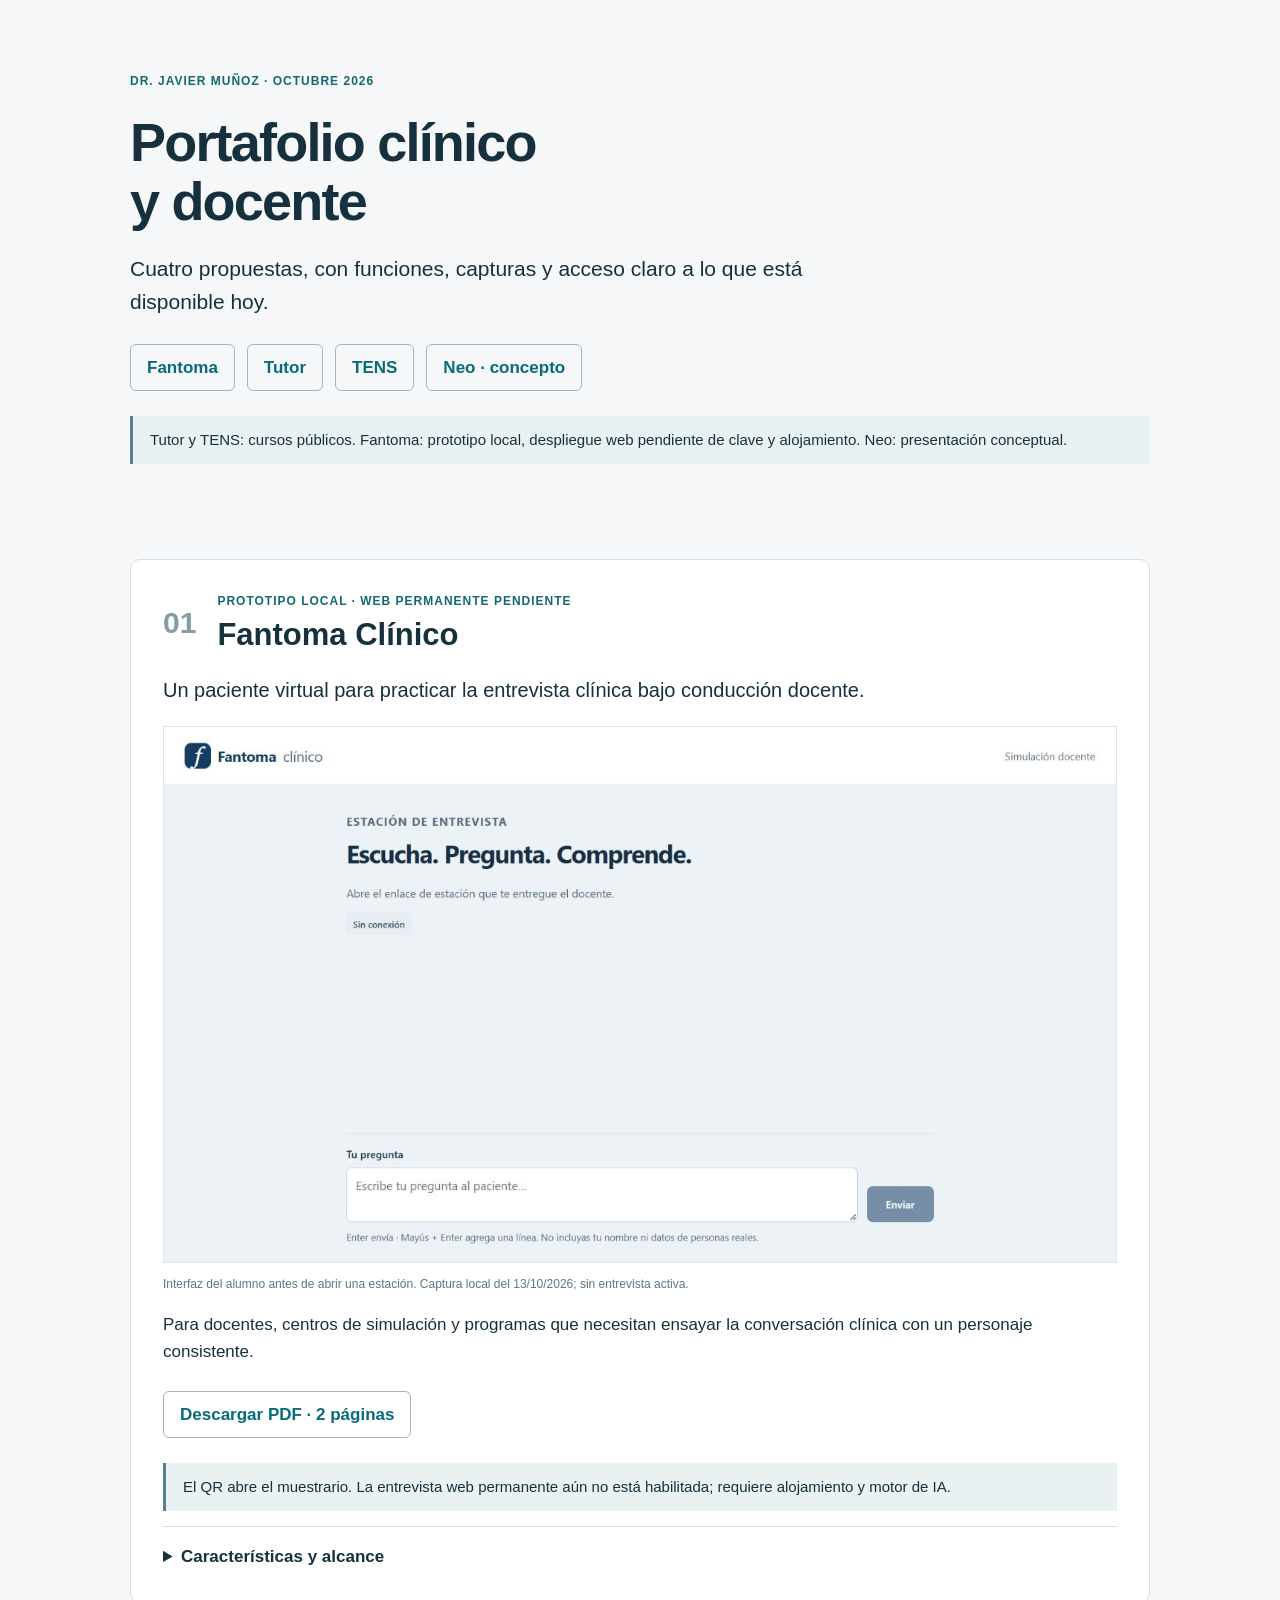
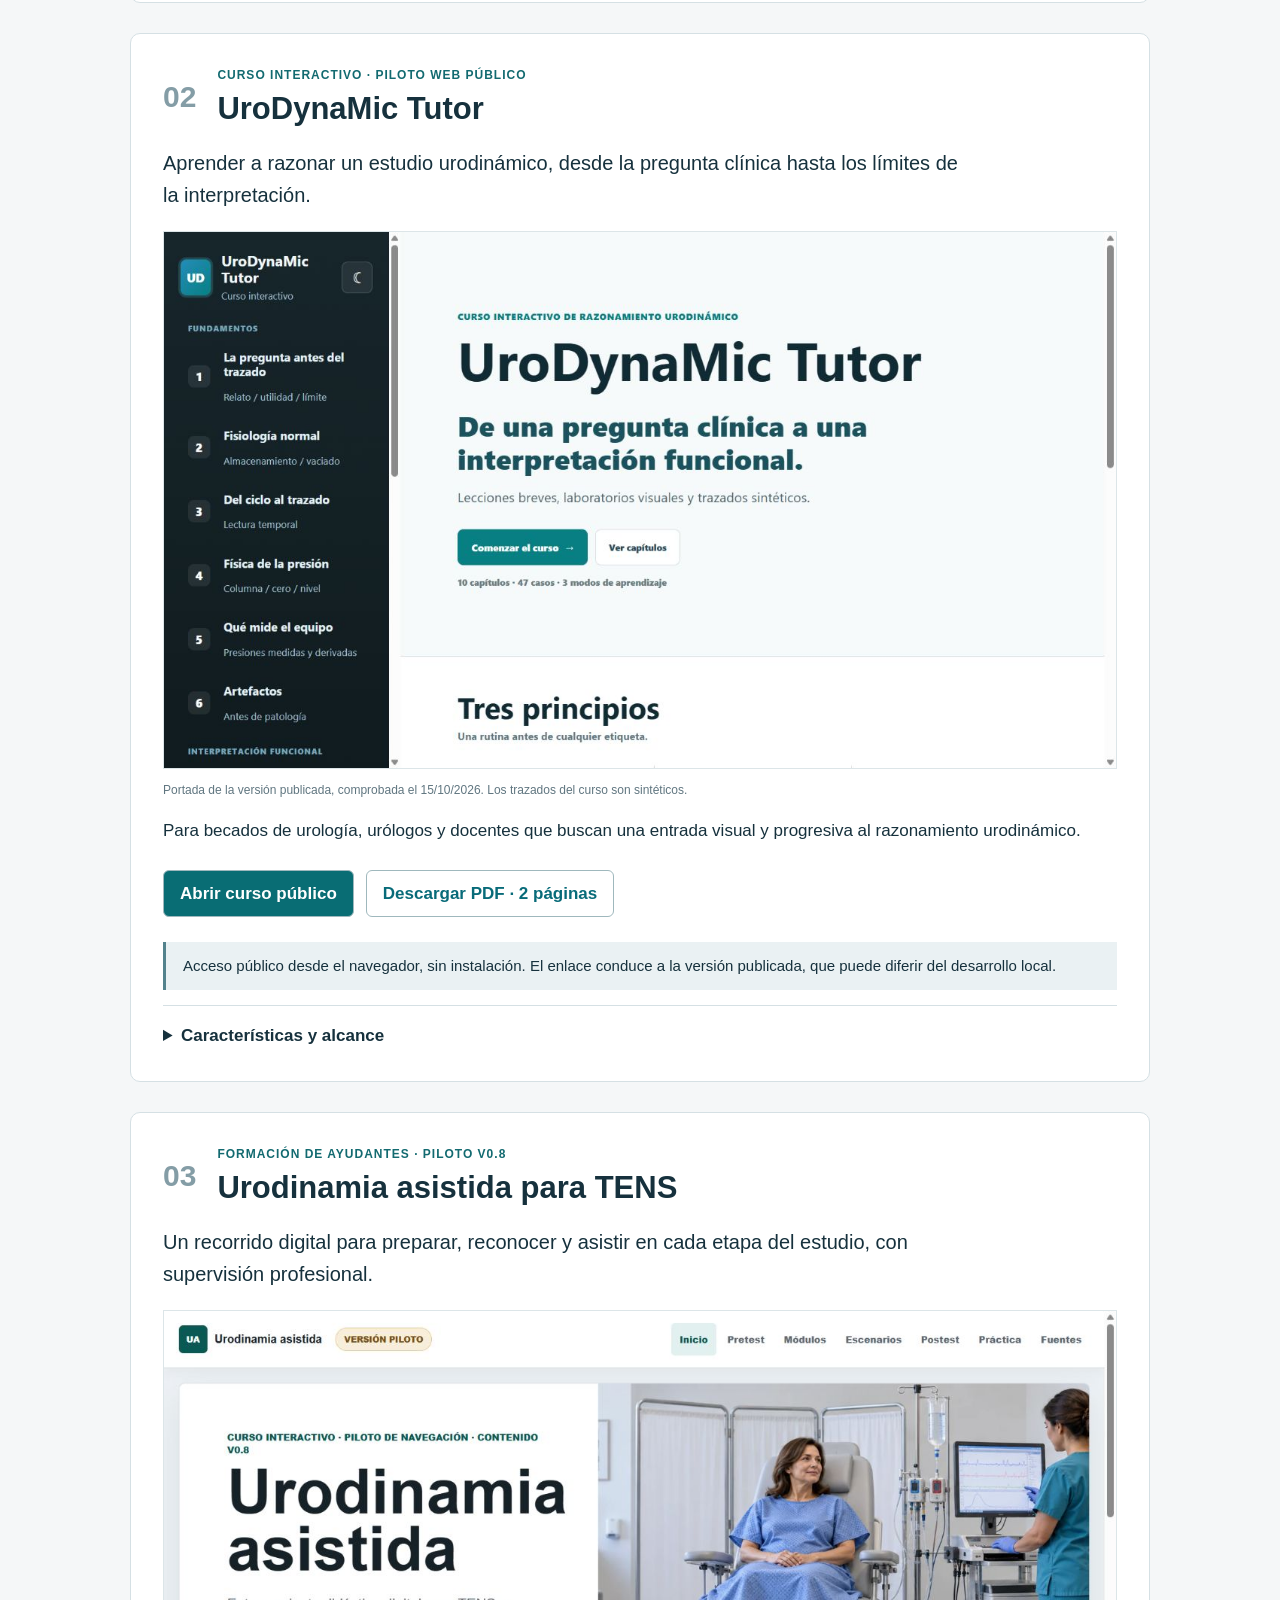
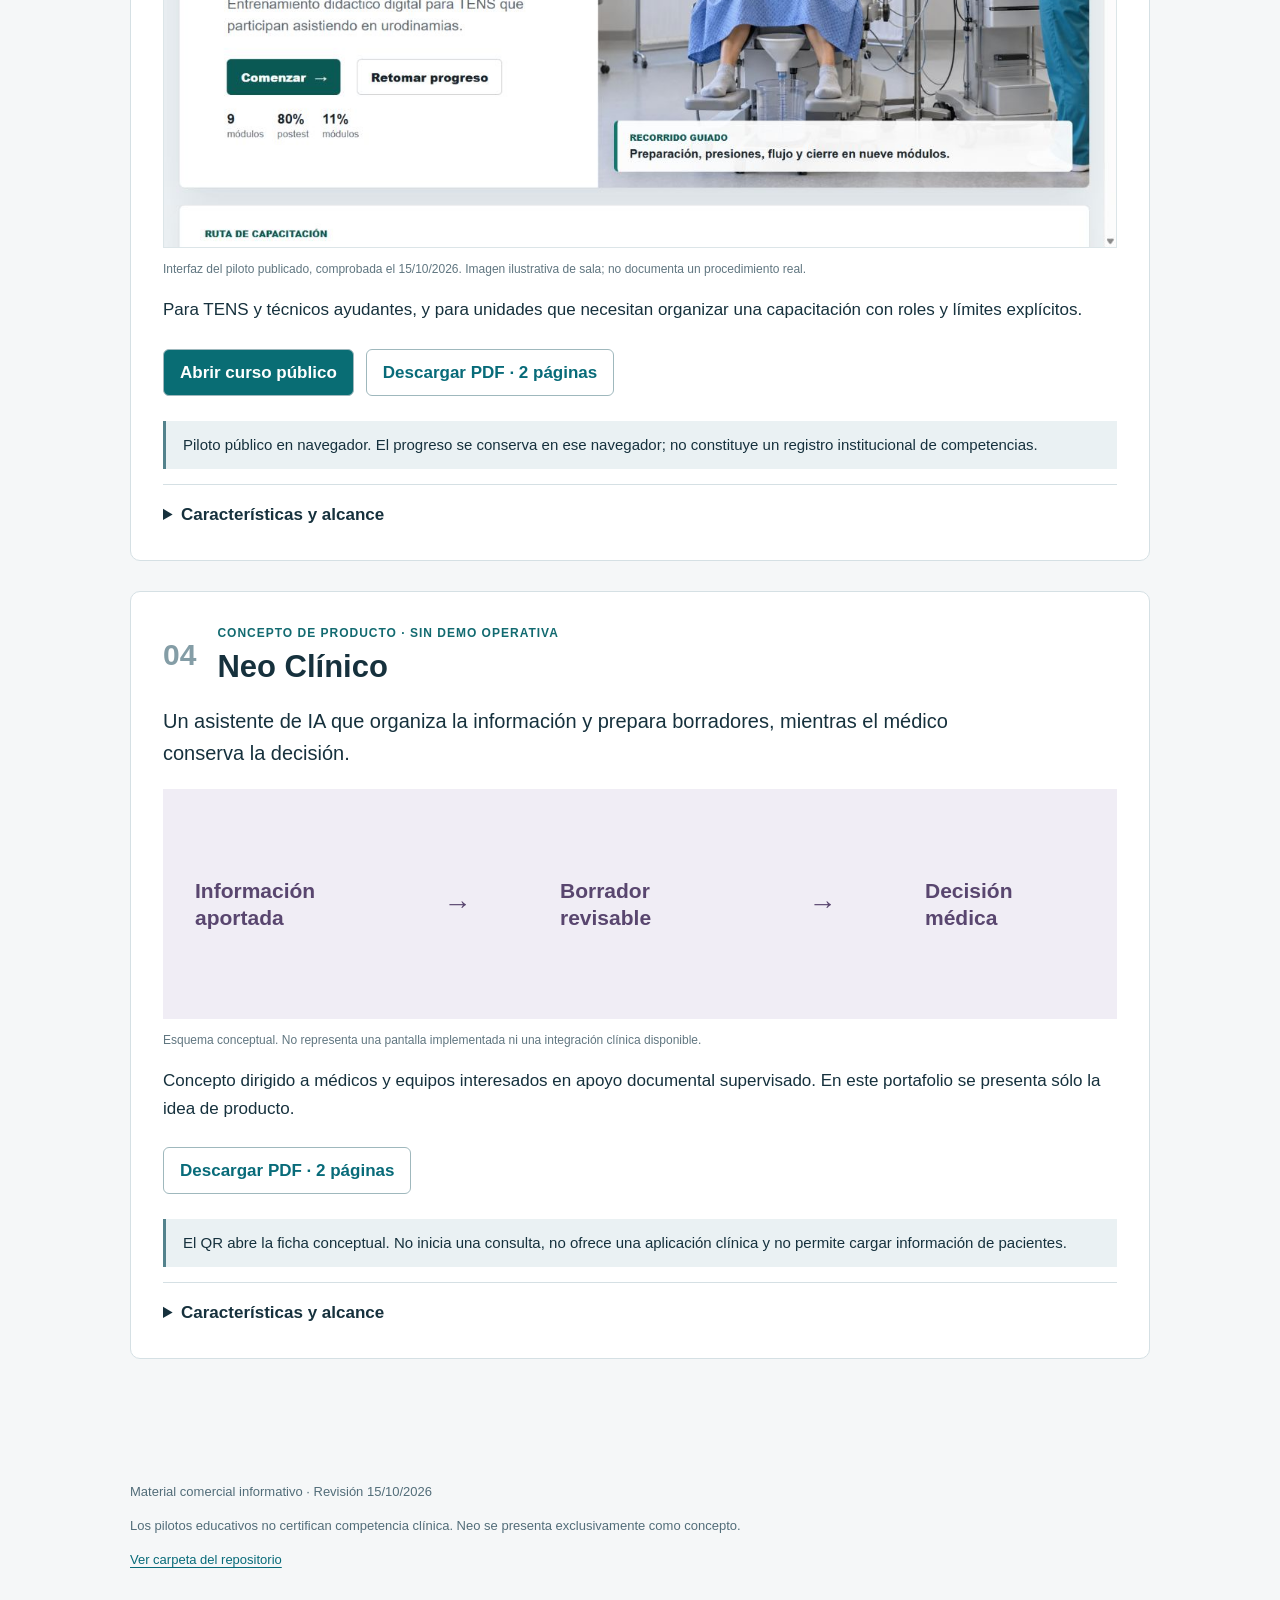
==== portafolio/index.html @ 552ebbd7 "Add four product showcase PDFs and public access catalogue" ====
<!doctype html><html lang="es"><head><meta charset="utf-8"><meta name="viewport" content="width=device-width, initial-scale=1"><title>Portafolio clínico y docente | Javier Muñoz</title><meta name="description" content="Cuatro fichas para conocer Fantoma Clínico, UroDynaMic Tutor, Urodinamia asistida para TENS y el concepto Neo Clínico."><link rel="stylesheet" href="style.css"></head><body><header><p class="eyebrow">DR. JAVIER MUÑOZ · OCTUBRE 2026</p><h1>Portafolio clínico<br>y docente</h1><p class="intro">Cuatro propuestas, con funciones, capturas y acceso claro a lo que está disponible hoy.</p><nav aria-label="Productos"><a href="#fantoma">Fantoma</a><a href="#tutor">Tutor</a><a href="#tens">TENS</a><a href="#neo">Neo · concepto</a></nav><p class="note">Tutor y TENS: cursos públicos. Fantoma: prototipo local, despliegue web pendiente de clave y alojamiento. Neo: presentación conceptual.</p></header><main><article id="fantoma"><div class="heading"><span class="number">01</span><div><p class="tag">PROTOTIPO LOCAL · WEB PERMANENTE PENDIENTE</p><h2>Fantoma Clínico</h2></div></div><p class="lead">Un paciente virtual para practicar la entrevista clínica bajo conducción docente.</p><img class="screen" src="images/fantoma-alumno.png" alt="Interfaz del alumno antes de abrir una estación. Captura local del 13/10/2026; sin entrevista activa." loading="lazy"><p class="caption">Interfaz del alumno antes de abrir una estación. Captura local del 13/10/2026; sin entrevista activa.</p><p>Para docentes, centros de simulación y programas que necesitan ensayar la conversación clínica con un personaje consistente.</p><div class="actions"><a href="pdf/01_Fantoma_Clinico.pdf">Descargar PDF · 2 páginas</a></div><p class="access">El QR abre el muestrario. La entrevista web permanente aún no está habilitada; requiere alojamiento y motor de IA.</p><details><summary>Características y alcance</summary><ul><li><b>Banco y búsqueda</b><span>Catálogo de once personajes, búsqueda por paciente o caso y filtro de candidatos vinculables a Tutor. El banco se mantiene fuera del material público.</span></li><li><b>Preparación docente</b><span>Ficha, vacíos del caso y previsualización de la información que recibirá el modelo. La estación requiere revisión docente explícita.</span></li><li><b>Dos vistas</b><span>El docente ve la preparación y los controles; el alumno recibe la consigna y el intercambio con el paciente, sin la ficha docente.</span></li><li><b>Respuesta en personaje</b><span>Instrucciones para lenguaje cotidiano, conservar el rol y expresar incertidumbre sin aludir a bases de datos ni inventar información faltante.</span></li><li><b>Control de la estación</b><span>Iniciar, pausar, reanudar y finalizar. Abrir otra estación cierra la anterior y descarta respuestas que sigan en curso.</span></li><li><b>Revisión posterior</b><span>Exportación manual de mensajes completados e incidencias en JSON. El docente conduce la devolución; no hay calificación automática.</span></li><li><b>Sesiones independientes</b><span>Una estación activa por vez. Hasta 50 estaciones y 30 preguntas por estación en memoria; reiniciar elimina registros y revoca enlaces.</span></li><li><b>Motor actual y evolución</b><span>La versión local utiliza LM Studio. Voz integrada, varios alumnos en red, rúbricas, estudios dinámicos y conexión con Tutor están pendientes.</span></li></ul><p><b>Estado.</b> Puede mostrarse la interfaz local y ensayarse una entrevista con el motor disponible. El despliegue permanente solicitado necesita un motor de IA accesible por internet y controles de acceso propios.</p><p><b>Límite.</b> Uso docente. No demuestra fidelidad clínica, equivalencia entre alumnos ni competencia profesional. La calidad de las respuestas requiere revisión supervisada; las pruebas técnicas no equivalen a validación clínica.</p><p class="caption">Fuente: README y código de Fantoma Clínico, revisión 15/10/2026. Captura: 13/10/2026.</p></details></article><article id="tutor"><div class="heading"><span class="number">02</span><div><p class="tag">CURSO INTERACTIVO · PILOTO WEB PÚBLICO</p><h2>UroDynaMic Tutor</h2></div></div><p class="lead">Aprender a razonar un estudio urodinámico, desde la pregunta clínica hasta los límites de la interpretación.</p><img class="screen" src="images/tutor-portada.png" alt="Portada de la versión publicada, comprobada el 15/10/2026. Los trazados del curso son sintéticos." loading="lazy"><p class="caption">Portada de la versión publicada, comprobada el 15/10/2026. Los trazados del curso son sintéticos.</p><p>Para becados de urología, urólogos y docentes que buscan una entrada visual y progresiva al razonamiento urodinámico.</p><div class="actions"><a class="primary" href="https://drjavier-cmd.github.io/urodynamic-tutor-demo/">Abrir curso público</a><a href="pdf/02_UroDynaMic_Tutor.pdf">Descargar PDF · 2 páginas</a></div><p class="access">Acceso público desde el navegador, sin instalación. El enlace conduce a la versión publicada, que puede diferir del desarrollo local.</p><details><summary>Características y alcance</summary><ul><li><b>Fundamentos en seis capítulos</b><span>Pregunta clínica, fisiología normal, ciclo y trazado, física de la presión, medición del equipo y artefactos.</span></li><li><b>Interpretación y neuro-urología</b><span>Capítulos de almacenamiento, vaciado, coordinación detrusor-salida y razonamiento según el sitio de la lesión.</span></li><li><b>Ruta por capítulo</b><span>Lección, Laboratorio, Preguntas y Práctica. Pantallas breves, preguntas guía y navegación progresiva entre actividades.</span></li><li><b>Laboratorios visuales</b><span>Comparación de señales y patrones, controles de conceptos físicos y exploración temporal de eventos. Enfoque en calidad antes de interpretar.</span></li><li><b>Práctica con trazados sintéticos</b><span>Cuarenta y siete casos educativos básicos e intermedios. Inspector, preguntas con retroalimentación y controles para reiniciar respuestas.</span></li><li><b>Una rutina explícita</b><span>Pregunta, fase, calidad, señal, evento, inferencia, límite y respuesta. Busca hacer visible cómo se construye una conclusión proporcional.</span></li><li><b>Evaluación del razonamiento</b><span>Pretest, postest y caso integrador; seguimiento de competencias y progreso guardado en el navegador. La revisión humana sigue siendo necesaria.</span></li><li><b>Recursos y accesibilidad</b><span>Visión clínica, caso interactivo inicial, modo claro/oscuro y apoyo textual a señales y trazados. No depende exclusivamente del color.</span></li></ul><p><b>Estado.</b> Piloto público navegable. Puede presentarse a programas de formación para revisar contenido y usabilidad. La institucionalización requiere revisión científica y acuerdo de implementación.</p><p><b>Límite.</b> Curso educativo: no analiza estudios reales, no entrega diagnósticos ni tratamiento, y no produce un informe clínico validado. Completar actividades no acredita competencia clínica observada.</p><p class="caption">Fuentes: curso publicado y README canónico; revisión de interfaz y funciones el 15/10/2026.</p></details></article><article id="tens"><div class="heading"><span class="number">03</span><div><p class="tag">FORMACIÓN DE AYUDANTES · PILOTO V0.8</p><h2>Urodinamia asistida para TENS</h2></div></div><p class="lead">Un recorrido digital para preparar, reconocer y asistir en cada etapa del estudio, con supervisión profesional.</p><img class="screen" src="images/tens-portada.png" alt="Interfaz del piloto publicado, comprobada el 15/10/2026. Imagen ilustrativa de sala; no documenta un procedimiento real." loading="lazy"><p class="caption">Interfaz del piloto publicado, comprobada el 15/10/2026. Imagen ilustrativa de sala; no documenta un procedimiento real.</p><p>Para TENS y técnicos ayudantes, y para unidades que necesitan organizar una capacitación con roles y límites explícitos.</p><div class="actions"><a class="primary" href="https://drjavier-cmd.github.io/urodinamia-asistida-tens/">Abrir curso público</a><a href="pdf/03_Urodinamia_Asistida_TENS.pdf">Descargar PDF · 2 páginas</a></div><p class="access">Piloto público en navegador. El progreso se conserva en ese navegador; no constituye un registro institucional de competencias.</p><details><summary>Características y alcance</summary><ul><li><b>Inicio y conceptos técnicos</b><span>Módulos 1 a 3: qué es la urodinamia, qué mide el equipo y preparación de sala, equipo y materiales.</span></li><li><b>Preparación del procedimiento</b><span>Módulos 4 a 6: uroflujometría libre, residuo y traslado del uroflujómetro, asistencia en instalación y fijación.</span></li><li><b>Registro y cierre</b><span>Módulos 7 a 9: posición, conexión, nivelación y cero; asistencia al llenado; registro del vaciado y cierre del estudio.</span></li><li><b>Pretest y evaluación formativa</b><span>Línea de base, preguntas por módulo y continuidad del avance. Los módulos están disponibles para consulta con una secuencia recomendada.</span></li><li><b>Escenarios técnicos</b><span>Actividades orientadas a reconocer problemas, comunicar y escalar al profesional responsable, dentro del alcance del ayudante.</span></li><li><b>Postest con preguntas críticas</b><span>Umbral interno de 80% junto con criterios críticos independientes. Aprobar conocimiento teórico no equivale a demostrar una habilidad práctica.</span></li><li><b>Práctica supervisada</b><span>Checklist y ruta de observación por un supervisor. La práctica, la firma y la autorización institucional son etapas distintas de completar la web.</span></li><li><b>Roles y recursos</b><span>Matriz para TENS, profesional responsable y docente/supervisor; fuentes técnicas y ayudas visuales. Su aplicación depende del protocolo local.</span></li></ul><p><b>Estado.</b> Piloto público para demostrar navegación y revisar comprensión. Antes de uso institucional deben acordarse higiene, criterios de suspensión, manual del equipo y protocolo local.</p><p><b>Límite.</b> No autoriza maniobras invasivas autónomas, interpretación de curvas ni diagnóstico. La plataforma no verifica identidad ni certifica competencia práctica o habilitación institucional.</p><p class="caption">Fuentes: piloto publicado, índice y README de Urodinamia asistida para TENS; revisión 15/10/2026.</p></details></article><article id="neo"><div class="heading"><span class="number">04</span><div><p class="tag">CONCEPTO DE PRODUCTO · SIN DEMO OPERATIVA</p><h2>Neo Clínico</h2></div></div><p class="lead">Un asistente de IA que organiza la información y prepara borradores, mientras el médico conserva la decisión.</p><div class="concept"><b>Información aportada</b><span>→</span><b>Borrador revisable</b><span>→</span><b>Decisión médica</b></div><p class="caption">Esquema conceptual. No representa una pantalla implementada ni una integración clínica disponible.</p><p>Concepto dirigido a médicos y equipos interesados en apoyo documental supervisado. En este portafolio se presenta sólo la idea de producto.</p><div class="actions"><a href="pdf/04_Neo_Clinico_Concepto.pdf">Descargar PDF · 2 páginas</a></div><p class="access">El QR abre la ficha conceptual. No inicia una consulta, no ofrece una aplicación clínica y no permite cargar información de pacientes.</p><details><summary>Características y alcance</summary><ul><li><b>Organización de la información</b><span>Concepto: ordenar notas o transcripciones aportadas por el médico y conservar la relación con su fuente, sin completar silenciosamente vacíos.</span></li><li><b>Hechos y razonamiento separados</b><span>Concepto: distinguir lo referido, observado, medido y documentado de inferencias, hipótesis, alternativas y pendientes de revisión.</span></li><li><b>Borradores revisables</b><span>Concepto: preparar resúmenes e informes provisionales con campos y dudas visibles, para revisión, corrección y aprobación del médico.</span></li><li><b>Control de la participación</b><span>Principio: el médico conduce. Una futura interfaz de voz debe permanecer silenciosa hasta recibir una invocación y permitir detener la respuesta.</span></li><li><b>Apoyo a evidencia y educación</b><span>Concepto: ayudar a organizar revisiones de evidencia y explicaciones para el paciente, con fuentes y aprobación del profesional.</span></li><li><b>Desidentificación desde el inicio</b><span>Principio: usar códigos de caso y minimizar datos identificables. No se promete anonimización irreversible ni protección técnica no verificada.</span></li><li><b>Interoperabilidad por definir</b><span>Una futura conexión con registros, sistemas institucionales o motores de IA requiere acuerdos técnicos y autorización; no se presenta como instalada.</span></li><li><b>Desarrollo por validar</b><span>Hay documentación y prototipos técnicos separados. No se presentan como una plataforma unificada, validada ni lista para atención clínica.</span></li></ul><p><b>Estado.</b> Material para conversar sobre necesidades y un eventual piloto de desarrollo. Alcance funcional, proveedor de IA, alojamiento, gobernanza, costo y métricas deben definirse antes de ofrecer una implementación.</p><p><b>Límite.</b> No sustituye juicio clínico, no decide diagnósticos ni tratamientos, no firma y no actúa ante terceros de forma autónoma. Esta ficha no ofrece disponibilidad, seguridad certificada ni resultados clínicos demostrados.</p><p class="caption">Fuentes: constitución y README de Neo; inventario técnico 11/10/2026. Alcance conceptual indicado por Javier el 15/10/2026.</p></details></article></main><footer><p>Material comercial informativo · Revisión 15/10/2026</p><p>Los pilotos educativos no certifican competencia clínica. Neo se presenta exclusivamente como concepto.</p><a href="https://github.com/Drjavier-cmd/urodynamic-tutor-demo/tree/main/portafolio">Ver carpeta del repositorio</a></footer></body></html>
---- portafolio/style.css ----
*{box-sizing:border-box}html{scroll-behavior:smooth;scroll-padding-top:28px}body{margin:0;color:#16313d;background:#f5f7f8;font:17px/1.6 Arial,sans-serif}header,main,footer{max-width:1080px;margin:auto;padding:40px 30px}header{padding-top:60px}.eyebrow,.tag{font-size:12px;font-weight:700;letter-spacing:1px;color:#126a70}h1{font-size:54px;line-height:1.08;letter-spacing:-1.8px;margin:22px 0}h2{font-size:31px;line-height:1.2;margin:5px 0 0}.intro{max-width:720px;font-size:21px}.note,.access{border-left:3px solid #53828c;padding:12px 17px;background:#eaf1f3;font-size:15px}nav,.actions{display:flex;gap:12px;flex-wrap:wrap;margin:25px 0}a{color:#086b79;text-underline-offset:3px}nav a,.actions a{padding:9px 16px;border:1px solid #9fb8bd;border-radius:6px;text-decoration:none;font-weight:700}.primary{background:#096d74;color:white}.heading{display:flex;gap:21px;align-items:center}.number{font-size:30px;color:#849da6;font-weight:700}.tag{margin:0}article{background:white;border:1px solid #d5e0e4;border-radius:10px;padding:32px;margin-bottom:30px;scroll-margin-top:25px}.lead{font-size:20px;max-width:800px}.screen{width:100%;height:auto;display:block;border:1px solid #dce5e8}.caption{font-size:12px;color:#607680}.concept{display:flex;align-items:center;justify-content:space-between;gap:20px;min-height:230px;background:#f0edf5;color:#59466f;padding:32px}.concept b{max-width:160px;font-size:21px;line-height:1.3}.concept span{font-size:28px}details{border-top:1px solid #d5e0e4;padding-top:16px}summary{font-weight:700;cursor:pointer}ul{display:grid;grid-template-columns:1fr 1fr;gap:22px;list-style:none;padding:0}li span{display:block;color:#435c68;font-size:15px}footer{font-size:13px;color:#526d79}a:focus-visible,summary:focus-visible{outline:3px solid #c28521;outline-offset:4px}@media(max-width:640px){header,main,footer{padding:26px 18px}h1{font-size:40px}h2{font-size:25px}article{padding:23px 18px}.heading{gap:12px}.concept{flex-direction:column;min-height:0;gap:12px;text-align:center}.concept span{transform:rotate(90deg)}ul{grid-template-columns:1fr}.intro,.lead{font-size:18px}nav a,.actions a{font-size:14px}.tag{font-size:10px}}@media(prefers-reduced-motion:reduce){html{scroll-behavior:auto}}
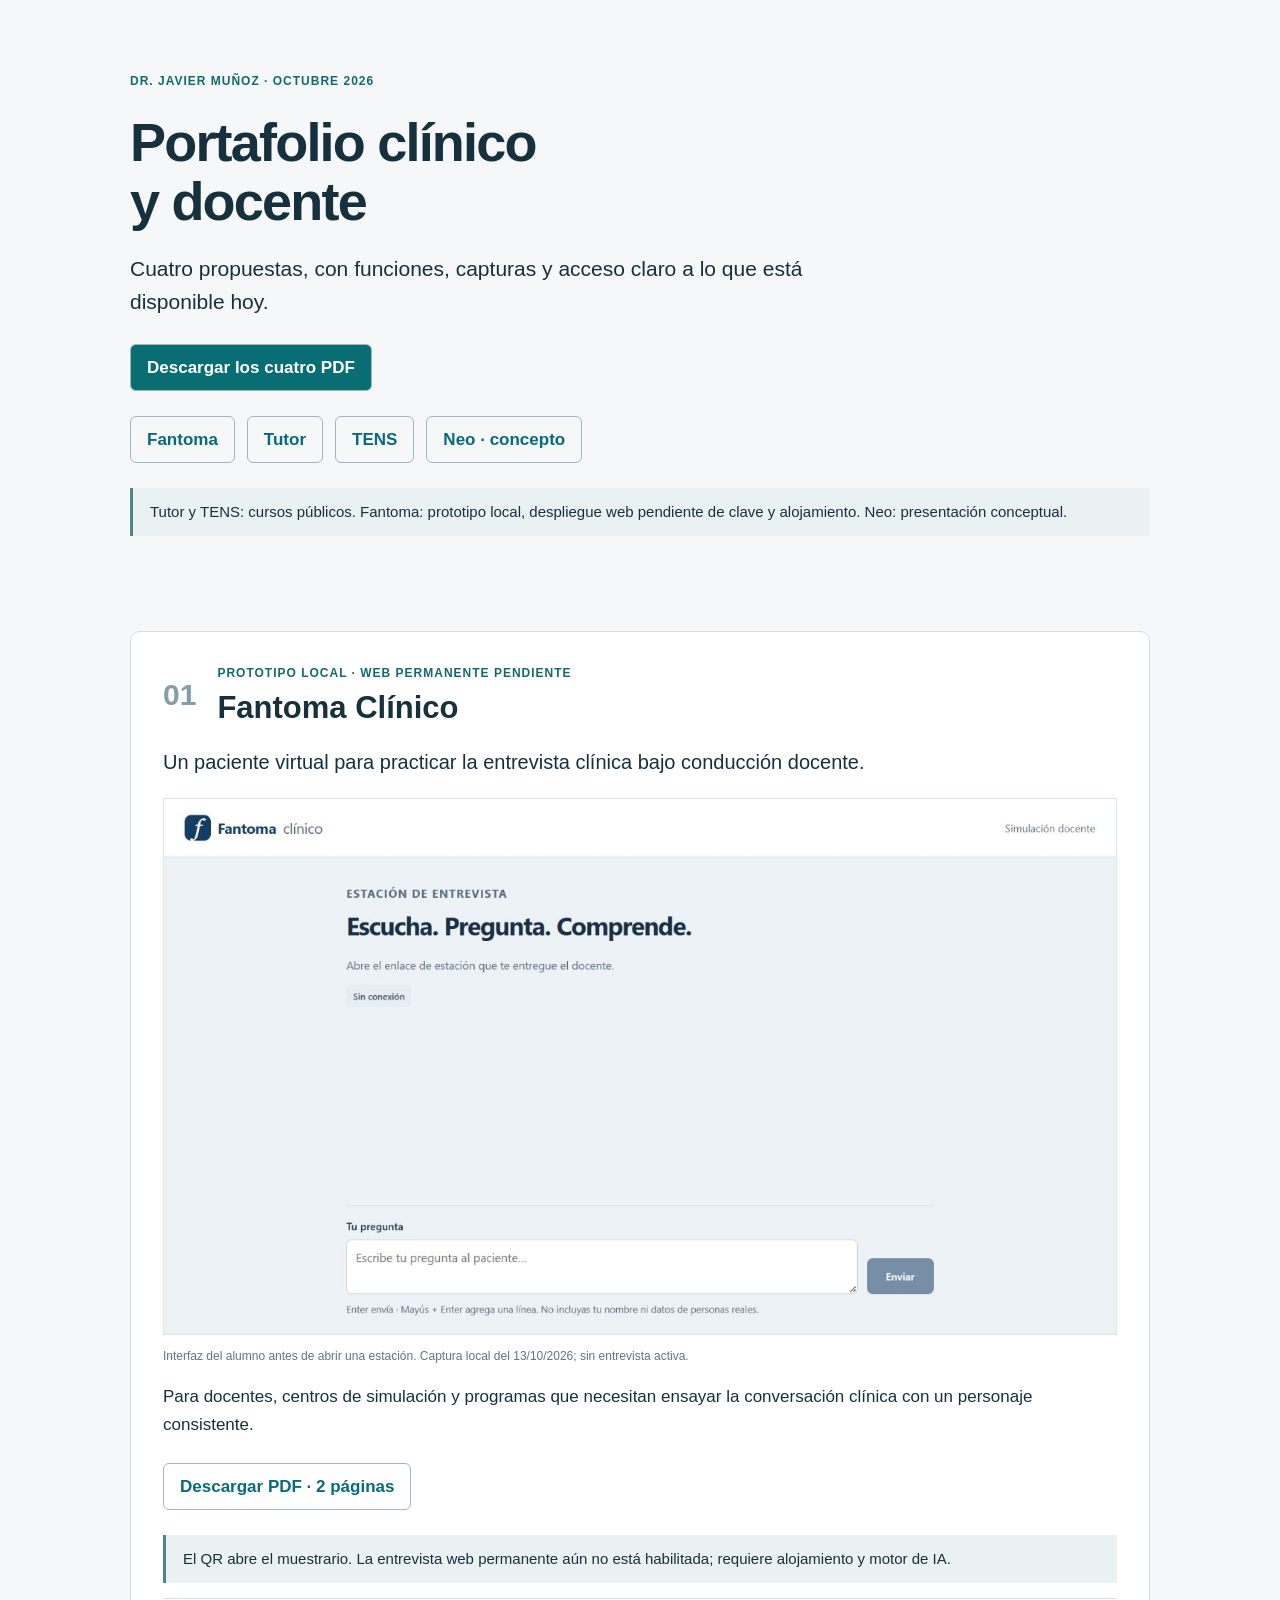
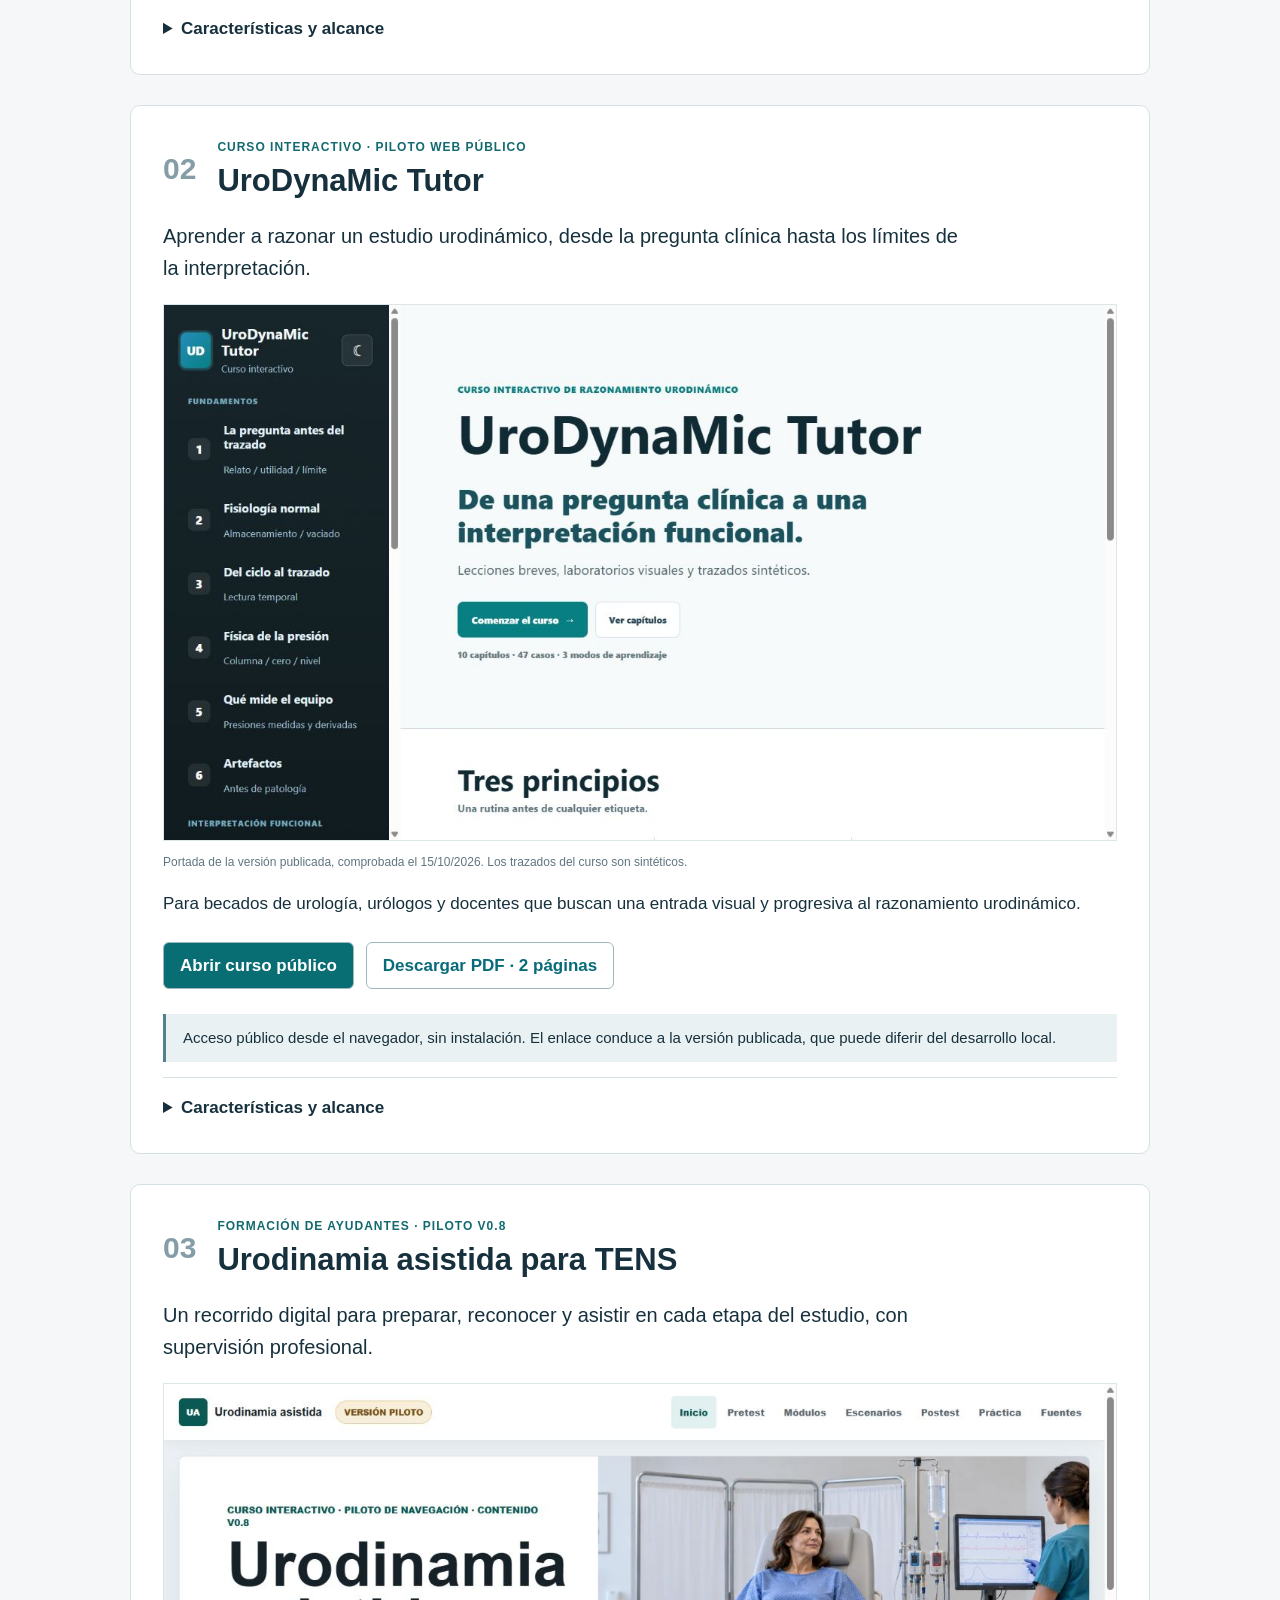
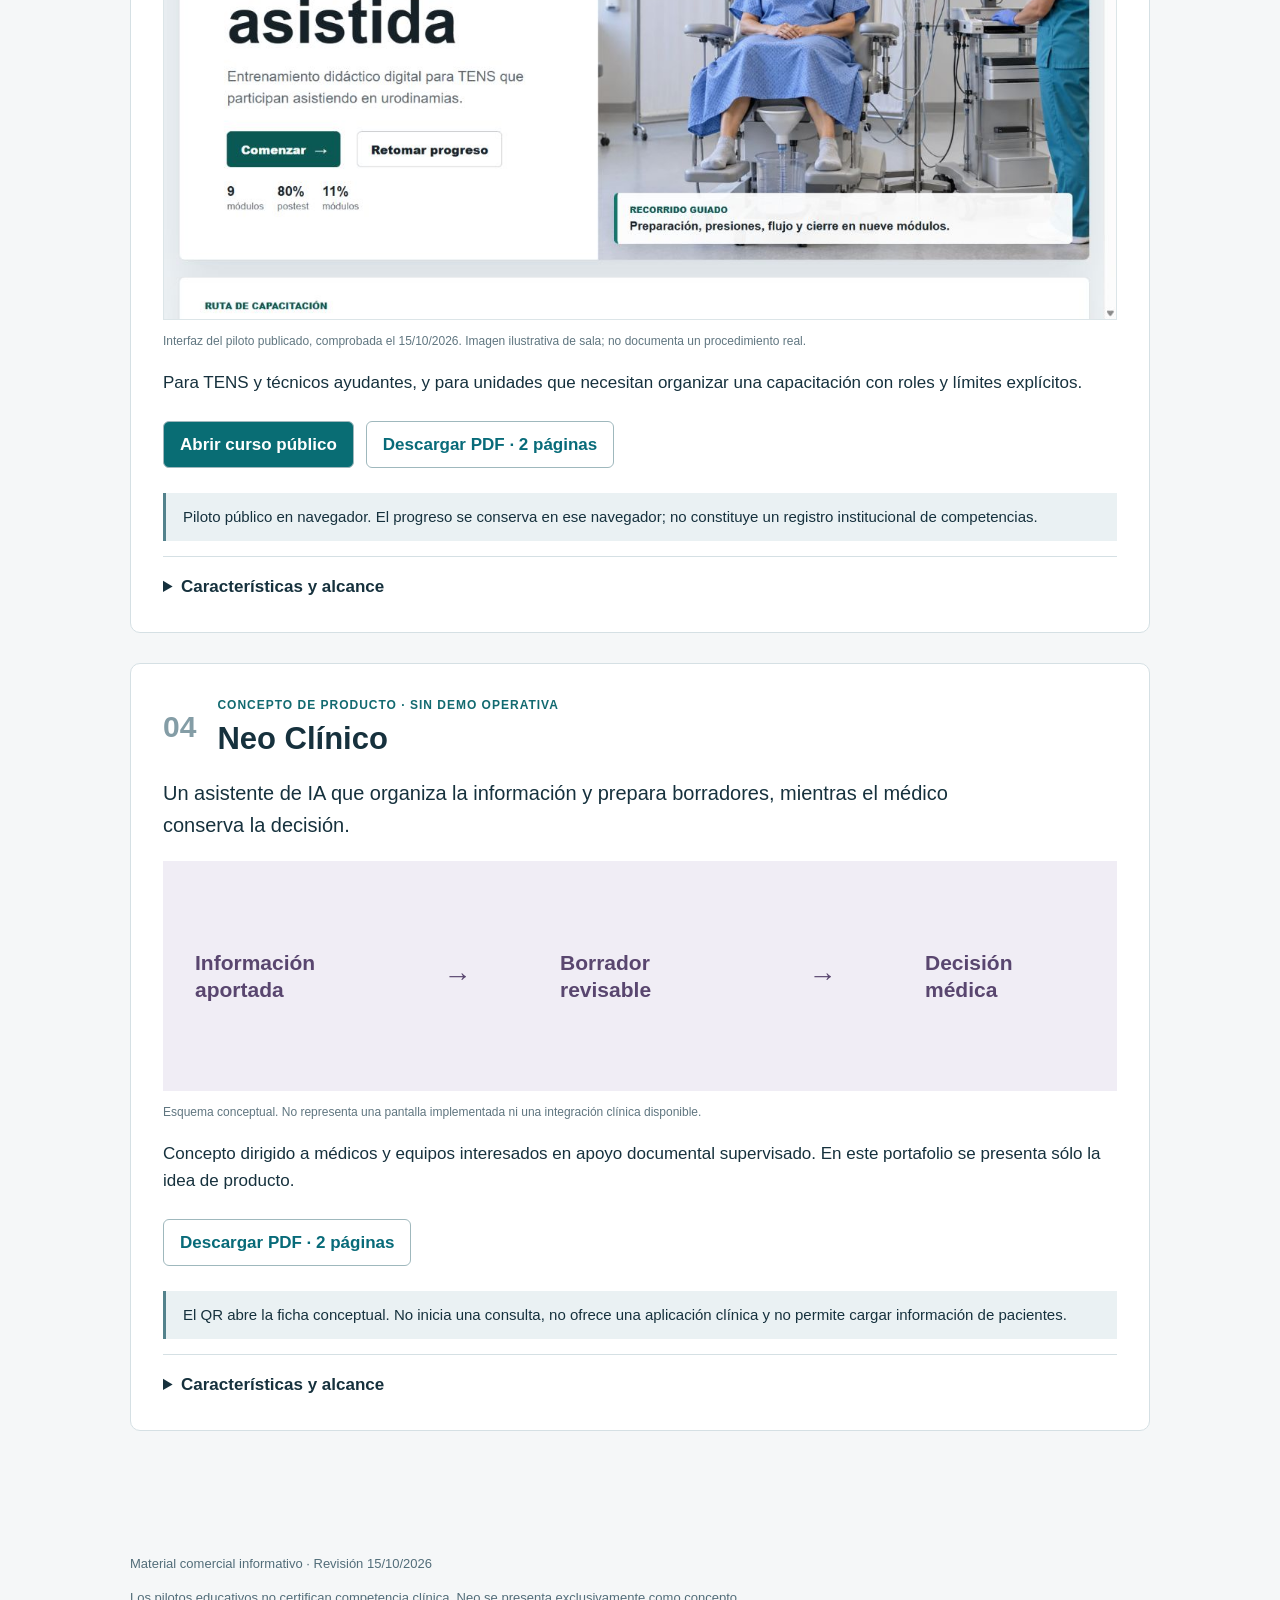
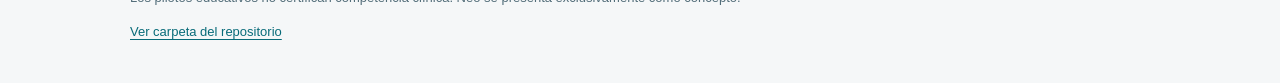
==== commit 978a26bc: "Add one-click download of the four brochures" ====
--- a/portafolio/index.html
+++ b/portafolio/index.html
@@ -1 +1 @@
-<!doctype html><html lang="es"><head><meta charset="utf-8"><meta name="viewport" content="width=device-width, initial-scale=1"><title>Portafolio clínico y docente | Javier Muñoz</title><meta name="description" content="Cuatro fichas para conocer Fantoma Clínico, UroDynaMic Tutor, Urodinamia asistida para TENS y el concepto Neo Clínico."><link rel="stylesheet" href="style.css"></head><body><header><p class="eyebrow">DR. JAVIER MUÑOZ · OCTUBRE 2026</p><h1>Portafolio clínico<br>y docente</h1><p class="intro">Cuatro propuestas, con funciones, capturas y acceso claro a lo que está disponible hoy.</p><nav aria-label="Productos"><a href="#fantoma">Fantoma</a><a href="#tutor">Tutor</a><a href="#tens">TENS</a><a href="#neo">Neo · concepto</a></nav><p class="note">Tutor y TENS: cursos públicos. Fantoma: prototipo local, despliegue web pendiente de clave y alojamiento. Neo: presentación conceptual.</p></header><main><article id="fantoma"><div class="heading"><span class="number">01</span><div><p class="tag">PROTOTIPO LOCAL · WEB PERMANENTE PENDIENTE</p><h2>Fantoma Clínico</h2></div></div><p class="lead">Un paciente virtual para practicar la entrevista clínica bajo conducción docente.</p><img class="screen" src="images/fantoma-alumno.png" alt="Interfaz del alumno antes de abrir una estación. Captura local del 13/10/2026; sin entrevista activa." loading="lazy"><p class="caption">Interfaz del alumno antes de abrir una estación. Captura local del 13/10/2026; sin entrevista activa.</p><p>Para docentes, centros de simulación y programas que necesitan ensayar la conversación clínica con un personaje consistente.</p><div class="actions"><a href="pdf/01_Fantoma_Clinico.pdf">Descargar PDF · 2 páginas</a></div><p class="access">El QR abre el muestrario. La entrevista web permanente aún no está habilitada; requiere alojamiento y motor de IA.</p><details><summary>Características y alcance</summary><ul><li><b>Banco y búsqueda</b><span>Catálogo de once personajes, búsqueda por paciente o caso y filtro de candidatos vinculables a Tutor. El banco se mantiene fuera del material público.</span></li><li><b>Preparación docente</b><span>Ficha, vacíos del caso y previsualización de la información que recibirá el modelo. La estación requiere revisión docente explícita.</span></li><li><b>Dos vistas</b><span>El docente ve la preparación y los controles; el alumno recibe la consigna y el intercambio con el paciente, sin la ficha docente.</span></li><li><b>Respuesta en personaje</b><span>Instrucciones para lenguaje cotidiano, conservar el rol y expresar incertidumbre sin aludir a bases de datos ni inventar información faltante.</span></li><li><b>Control de la estación</b><span>Iniciar, pausar, reanudar y finalizar. Abrir otra estación cierra la anterior y descarta respuestas que sigan en curso.</span></li><li><b>Revisión posterior</b><span>Exportación manual de mensajes completados e incidencias en JSON. El docente conduce la devolución; no hay calificación automática.</span></li><li><b>Sesiones independientes</b><span>Una estación activa por vez. Hasta 50 estaciones y 30 preguntas por estación en memoria; reiniciar elimina registros y revoca enlaces.</span></li><li><b>Motor actual y evolución</b><span>La versión local utiliza LM Studio. Voz integrada, varios alumnos en red, rúbricas, estudios dinámicos y conexión con Tutor están pendientes.</span></li></ul><p><b>Estado.</b> Puede mostrarse la interfaz local y ensayarse una entrevista con el motor disponible. El despliegue permanente solicitado necesita un motor de IA accesible por internet y controles de acceso propios.</p><p><b>Límite.</b> Uso docente. No demuestra fidelidad clínica, equivalencia entre alumnos ni competencia profesional. La calidad de las respuestas requiere revisión supervisada; las pruebas técnicas no equivalen a validación clínica.</p><p class="caption">Fuente: README y código de Fantoma Clínico, revisión 15/10/2026. Captura: 13/10/2026.</p></details></article><article id="tutor"><div class="heading"><span class="number">02</span><div><p class="tag">CURSO INTERACTIVO · PILOTO WEB PÚBLICO</p><h2>UroDynaMic Tutor</h2></div></div><p class="lead">Aprender a razonar un estudio urodinámico, desde la pregunta clínica hasta los límites de la interpretación.</p><img class="screen" src="images/tutor-portada.png" alt="Portada de la versión publicada, comprobada el 15/10/2026. Los trazados del curso son sintéticos." loading="lazy"><p class="caption">Portada de la versión publicada, comprobada el 15/10/2026. Los trazados del curso son sintéticos.</p><p>Para becados de urología, urólogos y docentes que buscan una entrada visual y progresiva al razonamiento urodinámico.</p><div class="actions"><a class="primary" href="https://drjavier-cmd.github.io/urodynamic-tutor-demo/">Abrir curso público</a><a href="pdf/02_UroDynaMic_Tutor.pdf">Descargar PDF · 2 páginas</a></div><p class="access">Acceso público desde el navegador, sin instalación. El enlace conduce a la versión publicada, que puede diferir del desarrollo local.</p><details><summary>Características y alcance</summary><ul><li><b>Fundamentos en seis capítulos</b><span>Pregunta clínica, fisiología normal, ciclo y trazado, física de la presión, medición del equipo y artefactos.</span></li><li><b>Interpretación y neuro-urología</b><span>Capítulos de almacenamiento, vaciado, coordinación detrusor-salida y razonamiento según el sitio de la lesión.</span></li><li><b>Ruta por capítulo</b><span>Lección, Laboratorio, Preguntas y Práctica. Pantallas breves, preguntas guía y navegación progresiva entre actividades.</span></li><li><b>Laboratorios visuales</b><span>Comparación de señales y patrones, controles de conceptos físicos y exploración temporal de eventos. Enfoque en calidad antes de interpretar.</span></li><li><b>Práctica con trazados sintéticos</b><span>Cuarenta y siete casos educativos básicos e intermedios. Inspector, preguntas con retroalimentación y controles para reiniciar respuestas.</span></li><li><b>Una rutina explícita</b><span>Pregunta, fase, calidad, señal, evento, inferencia, límite y respuesta. Busca hacer visible cómo se construye una conclusión proporcional.</span></li><li><b>Evaluación del razonamiento</b><span>Pretest, postest y caso integrador; seguimiento de competencias y progreso guardado en el navegador. La revisión humana sigue siendo necesaria.</span></li><li><b>Recursos y accesibilidad</b><span>Visión clínica, caso interactivo inicial, modo claro/oscuro y apoyo textual a señales y trazados. No depende exclusivamente del color.</span></li></ul><p><b>Estado.</b> Piloto público navegable. Puede presentarse a programas de formación para revisar contenido y usabilidad. La institucionalización requiere revisión científica y acuerdo de implementación.</p><p><b>Límite.</b> Curso educativo: no analiza estudios reales, no entrega diagnósticos ni tratamiento, y no produce un informe clínico validado. Completar actividades no acredita competencia clínica observada.</p><p class="caption">Fuentes: curso publicado y README canónico; revisión de interfaz y funciones el 15/10/2026.</p></details></article><article id="tens"><div class="heading"><span class="number">03</span><div><p class="tag">FORMACIÓN DE AYUDANTES · PILOTO V0.8</p><h2>Urodinamia asistida para TENS</h2></div></div><p class="lead">Un recorrido digital para preparar, reconocer y asistir en cada etapa del estudio, con supervisión profesional.</p><img class="screen" src="images/tens-portada.png" alt="Interfaz del piloto publicado, comprobada el 15/10/2026. Imagen ilustrativa de sala; no documenta un procedimiento real." loading="lazy"><p class="caption">Interfaz del piloto publicado, comprobada el 15/10/2026. Imagen ilustrativa de sala; no documenta un procedimiento real.</p><p>Para TENS y técnicos ayudantes, y para unidades que necesitan organizar una capacitación con roles y límites explícitos.</p><div class="actions"><a class="primary" href="https://drjavier-cmd.github.io/urodinamia-asistida-tens/">Abrir curso público</a><a href="pdf/03_Urodinamia_Asistida_TENS.pdf">Descargar PDF · 2 páginas</a></div><p class="access">Piloto público en navegador. El progreso se conserva en ese navegador; no constituye un registro institucional de competencias.</p><details><summary>Características y alcance</summary><ul><li><b>Inicio y conceptos técnicos</b><span>Módulos 1 a 3: qué es la urodinamia, qué mide el equipo y preparación de sala, equipo y materiales.</span></li><li><b>Preparación del procedimiento</b><span>Módulos 4 a 6: uroflujometría libre, residuo y traslado del uroflujómetro, asistencia en instalación y fijación.</span></li><li><b>Registro y cierre</b><span>Módulos 7 a 9: posición, conexión, nivelación y cero; asistencia al llenado; registro del vaciado y cierre del estudio.</span></li><li><b>Pretest y evaluación formativa</b><span>Línea de base, preguntas por módulo y continuidad del avance. Los módulos están disponibles para consulta con una secuencia recomendada.</span></li><li><b>Escenarios técnicos</b><span>Actividades orientadas a reconocer problemas, comunicar y escalar al profesional responsable, dentro del alcance del ayudante.</span></li><li><b>Postest con preguntas críticas</b><span>Umbral interno de 80% junto con criterios críticos independientes. Aprobar conocimiento teórico no equivale a demostrar una habilidad práctica.</span></li><li><b>Práctica supervisada</b><span>Checklist y ruta de observación por un supervisor. La práctica, la firma y la autorización institucional son etapas distintas de completar la web.</span></li><li><b>Roles y recursos</b><span>Matriz para TENS, profesional responsable y docente/supervisor; fuentes técnicas y ayudas visuales. Su aplicación depende del protocolo local.</span></li></ul><p><b>Estado.</b> Piloto público para demostrar navegación y revisar comprensión. Antes de uso institucional deben acordarse higiene, criterios de suspensión, manual del equipo y protocolo local.</p><p><b>Límite.</b> No autoriza maniobras invasivas autónomas, interpretación de curvas ni diagnóstico. La plataforma no verifica identidad ni certifica competencia práctica o habilitación institucional.</p><p class="caption">Fuentes: piloto publicado, índice y README de Urodinamia asistida para TENS; revisión 15/10/2026.</p></details></article><article id="neo"><div class="heading"><span class="number">04</span><div><p class="tag">CONCEPTO DE PRODUCTO · SIN DEMO OPERATIVA</p><h2>Neo Clínico</h2></div></div><p class="lead">Un asistente de IA que organiza la información y prepara borradores, mientras el médico conserva la decisión.</p><div class="concept"><b>Información aportada</b><span>→</span><b>Borrador revisable</b><span>→</span><b>Decisión médica</b></div><p class="caption">Esquema conceptual. No representa una pantalla implementada ni una integración clínica disponible.</p><p>Concepto dirigido a médicos y equipos interesados en apoyo documental supervisado. En este portafolio se presenta sólo la idea de producto.</p><div class="actions"><a href="pdf/04_Neo_Clinico_Concepto.pdf">Descargar PDF · 2 páginas</a></div><p class="access">El QR abre la ficha conceptual. No inicia una consulta, no ofrece una aplicación clínica y no permite cargar información de pacientes.</p><details><summary>Características y alcance</summary><ul><li><b>Organización de la información</b><span>Concepto: ordenar notas o transcripciones aportadas por el médico y conservar la relación con su fuente, sin completar silenciosamente vacíos.</span></li><li><b>Hechos y razonamiento separados</b><span>Concepto: distinguir lo referido, observado, medido y documentado de inferencias, hipótesis, alternativas y pendientes de revisión.</span></li><li><b>Borradores revisables</b><span>Concepto: preparar resúmenes e informes provisionales con campos y dudas visibles, para revisión, corrección y aprobación del médico.</span></li><li><b>Control de la participación</b><span>Principio: el médico conduce. Una futura interfaz de voz debe permanecer silenciosa hasta recibir una invocación y permitir detener la respuesta.</span></li><li><b>Apoyo a evidencia y educación</b><span>Concepto: ayudar a organizar revisiones de evidencia y explicaciones para el paciente, con fuentes y aprobación del profesional.</span></li><li><b>Desidentificación desde el inicio</b><span>Principio: usar códigos de caso y minimizar datos identificables. No se promete anonimización irreversible ni protección técnica no verificada.</span></li><li><b>Interoperabilidad por definir</b><span>Una futura conexión con registros, sistemas institucionales o motores de IA requiere acuerdos técnicos y autorización; no se presenta como instalada.</span></li><li><b>Desarrollo por validar</b><span>Hay documentación y prototipos técnicos separados. No se presentan como una plataforma unificada, validada ni lista para atención clínica.</span></li></ul><p><b>Estado.</b> Material para conversar sobre necesidades y un eventual piloto de desarrollo. Alcance funcional, proveedor de IA, alojamiento, gobernanza, costo y métricas deben definirse antes de ofrecer una implementación.</p><p><b>Límite.</b> No sustituye juicio clínico, no decide diagnósticos ni tratamientos, no firma y no actúa ante terceros de forma autónoma. Esta ficha no ofrece disponibilidad, seguridad certificada ni resultados clínicos demostrados.</p><p class="caption">Fuentes: constitución y README de Neo; inventario técnico 11/10/2026. Alcance conceptual indicado por Javier el 15/10/2026.</p></details></article></main><footer><p>Material comercial informativo · Revisión 15/10/2026</p><p>Los pilotos educativos no certifican competencia clínica. Neo se presenta exclusivamente como concepto.</p><a href="https://github.com/Drjavier-cmd/urodynamic-tutor-demo/tree/main/portafolio">Ver carpeta del repositorio</a></footer></body></html>+<!doctype html><html lang="es"><head><meta charset="utf-8"><meta name="viewport" content="width=device-width, initial-scale=1"><title>Portafolio clínico y docente | Javier Muñoz</title><meta name="description" content="Cuatro fichas para conocer Fantoma Clínico, UroDynaMic Tutor, Urodinamia asistida para TENS y el concepto Neo Clínico."><link rel="stylesheet" href="style.css"></head><body><header><p class="eyebrow">DR. JAVIER MUÑOZ · OCTUBRE 2026</p><h1>Portafolio clínico<br>y docente</h1><p class="intro">Cuatro propuestas, con funciones, capturas y acceso claro a lo que está disponible hoy.</p><div class="actions"><a class="primary" href="Muestrario_Clinico_Docente.zip">Descargar los cuatro PDF</a></div><nav aria-label="Productos"><a href="#fantoma">Fantoma</a><a href="#tutor">Tutor</a><a href="#tens">TENS</a><a href="#neo">Neo · concepto</a></nav><p class="note">Tutor y TENS: cursos públicos. Fantoma: prototipo local, despliegue web pendiente de clave y alojamiento. Neo: presentación conceptual.</p></header><main><article id="fantoma"><div class="heading"><span class="number">01</span><div><p class="tag">PROTOTIPO LOCAL · WEB PERMANENTE PENDIENTE</p><h2>Fantoma Clínico</h2></div></div><p class="lead">Un paciente virtual para practicar la entrevista clínica bajo conducción docente.</p><img class="screen" src="images/fantoma-alumno.png" alt="Interfaz del alumno antes de abrir una estación. Captura local del 13/10/2026; sin entrevista activa." loading="lazy"><p class="caption">Interfaz del alumno antes de abrir una estación. Captura local del 13/10/2026; sin entrevista activa.</p><p>Para docentes, centros de simulación y programas que necesitan ensayar la conversación clínica con un personaje consistente.</p><div class="actions"><a href="pdf/01_Fantoma_Clinico.pdf">Descargar PDF · 2 páginas</a></div><p class="access">El QR abre el muestrario. La entrevista web permanente aún no está habilitada; requiere alojamiento y motor de IA.</p><details><summary>Características y alcance</summary><ul><li><b>Banco y búsqueda</b><span>Catálogo de once personajes, búsqueda por paciente o caso y filtro de candidatos vinculables a Tutor. El banco se mantiene fuera del material público.</span></li><li><b>Preparación docente</b><span>Ficha, vacíos del caso y previsualización de la información que recibirá el modelo. La estación requiere revisión docente explícita.</span></li><li><b>Dos vistas</b><span>El docente ve la preparación y los controles; el alumno recibe la consigna y el intercambio con el paciente, sin la ficha docente.</span></li><li><b>Respuesta en personaje</b><span>Instrucciones para lenguaje cotidiano, conservar el rol y expresar incertidumbre sin aludir a bases de datos ni inventar información faltante.</span></li><li><b>Control de la estación</b><span>Iniciar, pausar, reanudar y finalizar. Abrir otra estación cierra la anterior y descarta respuestas que sigan en curso.</span></li><li><b>Revisión posterior</b><span>Exportación manual de mensajes completados e incidencias en JSON. El docente conduce la devolución; no hay calificación automática.</span></li><li><b>Sesiones independientes</b><span>Una estación activa por vez. Hasta 50 estaciones y 30 preguntas por estación en memoria; reiniciar elimina registros y revoca enlaces.</span></li><li><b>Motor actual y evolución</b><span>La versión local utiliza LM Studio. Voz integrada, varios alumnos en red, rúbricas, estudios dinámicos y conexión con Tutor están pendientes.</span></li></ul><p><b>Estado.</b> Puede mostrarse la interfaz local y ensayarse una entrevista con el motor disponible. El despliegue permanente solicitado necesita un motor de IA accesible por internet y controles de acceso propios.</p><p><b>Límite.</b> Uso docente. No demuestra fidelidad clínica, equivalencia entre alumnos ni competencia profesional. La calidad de las respuestas requiere revisión supervisada; las pruebas técnicas no equivalen a validación clínica.</p><p class="caption">Fuente: README y código de Fantoma Clínico, revisión 15/10/2026. Captura: 13/10/2026.</p></details></article><article id="tutor"><div class="heading"><span class="number">02</span><div><p class="tag">CURSO INTERACTIVO · PILOTO WEB PÚBLICO</p><h2>UroDynaMic Tutor</h2></div></div><p class="lead">Aprender a razonar un estudio urodinámico, desde la pregunta clínica hasta los límites de la interpretación.</p><img class="screen" src="images/tutor-portada.png" alt="Portada de la versión publicada, comprobada el 15/10/2026. Los trazados del curso son sintéticos." loading="lazy"><p class="caption">Portada de la versión publicada, comprobada el 15/10/2026. Los trazados del curso son sintéticos.</p><p>Para becados de urología, urólogos y docentes que buscan una entrada visual y progresiva al razonamiento urodinámico.</p><div class="actions"><a class="primary" href="https://drjavier-cmd.github.io/urodynamic-tutor-demo/">Abrir curso público</a><a href="pdf/02_UroDynaMic_Tutor.pdf">Descargar PDF · 2 páginas</a></div><p class="access">Acceso público desde el navegador, sin instalación. El enlace conduce a la versión publicada, que puede diferir del desarrollo local.</p><details><summary>Características y alcance</summary><ul><li><b>Fundamentos en seis capítulos</b><span>Pregunta clínica, fisiología normal, ciclo y trazado, física de la presión, medición del equipo y artefactos.</span></li><li><b>Interpretación y neuro-urología</b><span>Capítulos de almacenamiento, vaciado, coordinación detrusor-salida y razonamiento según el sitio de la lesión.</span></li><li><b>Ruta por capítulo</b><span>Lección, Laboratorio, Preguntas y Práctica. Pantallas breves, preguntas guía y navegación progresiva entre actividades.</span></li><li><b>Laboratorios visuales</b><span>Comparación de señales y patrones, controles de conceptos físicos y exploración temporal de eventos. Enfoque en calidad antes de interpretar.</span></li><li><b>Práctica con trazados sintéticos</b><span>Cuarenta y siete casos educativos básicos e intermedios. Inspector, preguntas con retroalimentación y controles para reiniciar respuestas.</span></li><li><b>Una rutina explícita</b><span>Pregunta, fase, calidad, señal, evento, inferencia, límite y respuesta. Busca hacer visible cómo se construye una conclusión proporcional.</span></li><li><b>Evaluación del razonamiento</b><span>Pretest, postest y caso integrador; seguimiento de competencias y progreso guardado en el navegador. La revisión humana sigue siendo necesaria.</span></li><li><b>Recursos y accesibilidad</b><span>Visión clínica, caso interactivo inicial, modo claro/oscuro y apoyo textual a señales y trazados. No depende exclusivamente del color.</span></li></ul><p><b>Estado.</b> Piloto público navegable. Puede presentarse a programas de formación para revisar contenido y usabilidad. La institucionalización requiere revisión científica y acuerdo de implementación.</p><p><b>Límite.</b> Curso educativo: no analiza estudios reales, no entrega diagnósticos ni tratamiento, y no produce un informe clínico validado. Completar actividades no acredita competencia clínica observada.</p><p class="caption">Fuentes: curso publicado y README canónico; revisión de interfaz y funciones el 15/10/2026.</p></details></article><article id="tens"><div class="heading"><span class="number">03</span><div><p class="tag">FORMACIÓN DE AYUDANTES · PILOTO V0.8</p><h2>Urodinamia asistida para TENS</h2></div></div><p class="lead">Un recorrido digital para preparar, reconocer y asistir en cada etapa del estudio, con supervisión profesional.</p><img class="screen" src="images/tens-portada.png" alt="Interfaz del piloto publicado, comprobada el 15/10/2026. Imagen ilustrativa de sala; no documenta un procedimiento real." loading="lazy"><p class="caption">Interfaz del piloto publicado, comprobada el 15/10/2026. Imagen ilustrativa de sala; no documenta un procedimiento real.</p><p>Para TENS y técnicos ayudantes, y para unidades que necesitan organizar una capacitación con roles y límites explícitos.</p><div class="actions"><a class="primary" href="https://drjavier-cmd.github.io/urodinamia-asistida-tens/">Abrir curso público</a><a href="pdf/03_Urodinamia_Asistida_TENS.pdf">Descargar PDF · 2 páginas</a></div><p class="access">Piloto público en navegador. El progreso se conserva en ese navegador; no constituye un registro institucional de competencias.</p><details><summary>Características y alcance</summary><ul><li><b>Inicio y conceptos técnicos</b><span>Módulos 1 a 3: qué es la urodinamia, qué mide el equipo y preparación de sala, equipo y materiales.</span></li><li><b>Preparación del procedimiento</b><span>Módulos 4 a 6: uroflujometría libre, residuo y traslado del uroflujómetro, asistencia en instalación y fijación.</span></li><li><b>Registro y cierre</b><span>Módulos 7 a 9: posición, conexión, nivelación y cero; asistencia al llenado; registro del vaciado y cierre del estudio.</span></li><li><b>Pretest y evaluación formativa</b><span>Línea de base, preguntas por módulo y continuidad del avance. Los módulos están disponibles para consulta con una secuencia recomendada.</span></li><li><b>Escenarios técnicos</b><span>Actividades orientadas a reconocer problemas, comunicar y escalar al profesional responsable, dentro del alcance del ayudante.</span></li><li><b>Postest con preguntas críticas</b><span>Umbral interno de 80% junto con criterios críticos independientes. Aprobar conocimiento teórico no equivale a demostrar una habilidad práctica.</span></li><li><b>Práctica supervisada</b><span>Checklist y ruta de observación por un supervisor. La práctica, la firma y la autorización institucional son etapas distintas de completar la web.</span></li><li><b>Roles y recursos</b><span>Matriz para TENS, profesional responsable y docente/supervisor; fuentes técnicas y ayudas visuales. Su aplicación depende del protocolo local.</span></li></ul><p><b>Estado.</b> Piloto público para demostrar navegación y revisar comprensión. Antes de uso institucional deben acordarse higiene, criterios de suspensión, manual del equipo y protocolo local.</p><p><b>Límite.</b> No autoriza maniobras invasivas autónomas, interpretación de curvas ni diagnóstico. La plataforma no verifica identidad ni certifica competencia práctica o habilitación institucional.</p><p class="caption">Fuentes: piloto publicado, índice y README de Urodinamia asistida para TENS; revisión 15/10/2026.</p></details></article><article id="neo"><div class="heading"><span class="number">04</span><div><p class="tag">CONCEPTO DE PRODUCTO · SIN DEMO OPERATIVA</p><h2>Neo Clínico</h2></div></div><p class="lead">Un asistente de IA que organiza la información y prepara borradores, mientras el médico conserva la decisión.</p><div class="concept"><b>Información aportada</b><span>→</span><b>Borrador revisable</b><span>→</span><b>Decisión médica</b></div><p class="caption">Esquema conceptual. No representa una pantalla implementada ni una integración clínica disponible.</p><p>Concepto dirigido a médicos y equipos interesados en apoyo documental supervisado. En este portafolio se presenta sólo la idea de producto.</p><div class="actions"><a href="pdf/04_Neo_Clinico_Concepto.pdf">Descargar PDF · 2 páginas</a></div><p class="access">El QR abre la ficha conceptual. No inicia una consulta, no ofrece una aplicación clínica y no permite cargar información de pacientes.</p><details><summary>Características y alcance</summary><ul><li><b>Organización de la información</b><span>Concepto: ordenar notas o transcripciones aportadas por el médico y conservar la relación con su fuente, sin completar silenciosamente vacíos.</span></li><li><b>Hechos y razonamiento separados</b><span>Concepto: distinguir lo referido, observado, medido y documentado de inferencias, hipótesis, alternativas y pendientes de revisión.</span></li><li><b>Borradores revisables</b><span>Concepto: preparar resúmenes e informes provisionales con campos y dudas visibles, para revisión, corrección y aprobación del médico.</span></li><li><b>Control de la participación</b><span>Principio: el médico conduce. Una futura interfaz de voz debe permanecer silenciosa hasta recibir una invocación y permitir detener la respuesta.</span></li><li><b>Apoyo a evidencia y educación</b><span>Concepto: ayudar a organizar revisiones de evidencia y explicaciones para el paciente, con fuentes y aprobación del profesional.</span></li><li><b>Desidentificación desde el inicio</b><span>Principio: usar códigos de caso y minimizar datos identificables. No se promete anonimización irreversible ni protección técnica no verificada.</span></li><li><b>Interoperabilidad por definir</b><span>Una futura conexión con registros, sistemas institucionales o motores de IA requiere acuerdos técnicos y autorización; no se presenta como instalada.</span></li><li><b>Desarrollo por validar</b><span>Hay documentación y prototipos técnicos separados. No se presentan como una plataforma unificada, validada ni lista para atención clínica.</span></li></ul><p><b>Estado.</b> Material para conversar sobre necesidades y un eventual piloto de desarrollo. Alcance funcional, proveedor de IA, alojamiento, gobernanza, costo y métricas deben definirse antes de ofrecer una implementación.</p><p><b>Límite.</b> No sustituye juicio clínico, no decide diagnósticos ni tratamientos, no firma y no actúa ante terceros de forma autónoma. Esta ficha no ofrece disponibilidad, seguridad certificada ni resultados clínicos demostrados.</p><p class="caption">Fuentes: constitución y README de Neo; inventario técnico 11/10/2026. Alcance conceptual indicado por Javier el 15/10/2026.</p></details></article></main><footer><p>Material comercial informativo · Revisión 15/10/2026</p><p>Los pilotos educativos no certifican competencia clínica. Neo se presenta exclusivamente como concepto.</p><a href="https://github.com/Drjavier-cmd/urodynamic-tutor-demo/tree/main/portafolio">Ver carpeta del repositorio</a></footer></body></html>
